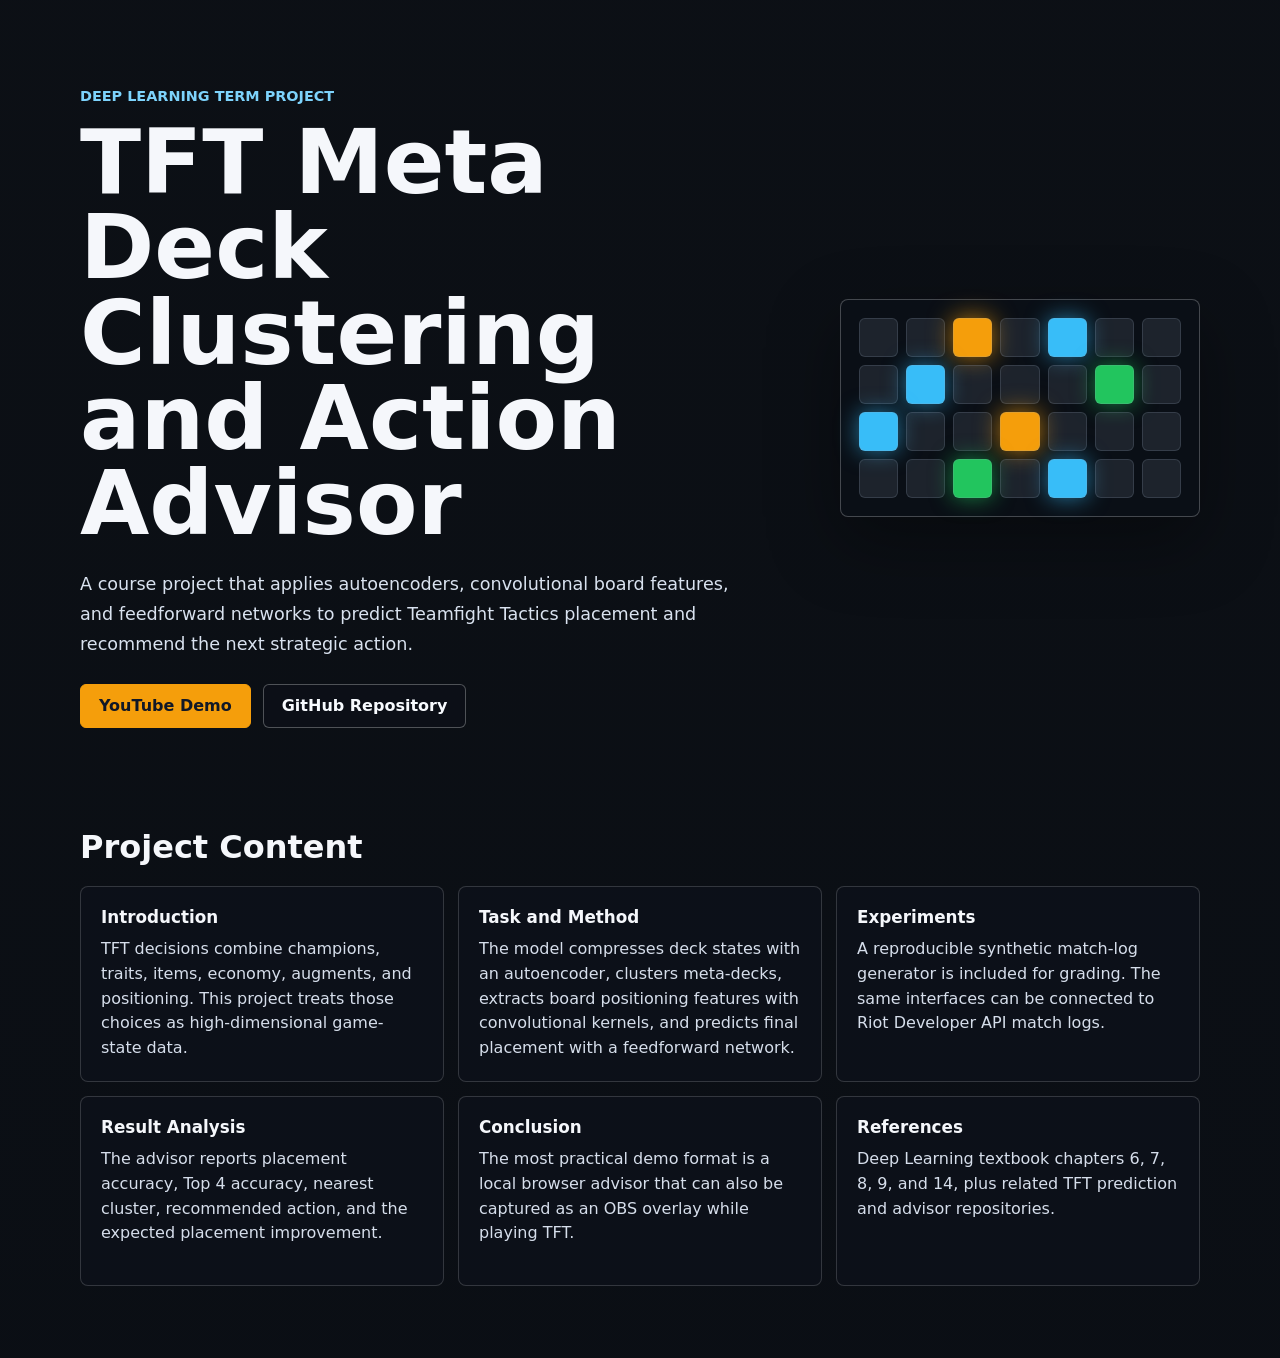
==== index.html @ 0def0508 "Add TFT deep learning advisor project" ====
<!doctype html>
<html lang="en">
  <head>
    <meta charset="utf-8" />
    <meta name="viewport" content="width=device-width, initial-scale=1" />
    <title>TFT Meta Deck Advisor</title>
    <link rel="stylesheet" href="styles.css" />
  </head>
  <body>
    <main>
      <section class="hero">
        <div class="hero-copy">
          <p class="eyebrow">Deep Learning Term Project</p>
          <h1>TFT Meta Deck Clustering and Action Advisor</h1>
          <p>
            A course project that applies autoencoders, convolutional board
            features, and feedforward networks to predict Teamfight Tactics
            placement and recommend the next strategic action.
          </p>
          <div class="links">
            <a href="https://youtu.be/YOUR_VIDEO_ID">YouTube Demo</a>
            <a href="https://github.com/HISCHAN12/deeplearning">GitHub Repository</a>
          </div>
        </div>
        <div class="board" aria-label="TFT board visualization">
          <span></span><span></span><span class="unit carry"></span><span></span><span class="unit"></span><span></span><span></span>
          <span></span><span class="unit"></span><span></span><span></span><span></span><span class="unit tank"></span><span></span>
          <span class="unit"></span><span></span><span></span><span class="unit carry"></span><span></span><span></span><span></span>
          <span></span><span></span><span class="unit tank"></span><span></span><span class="unit"></span><span></span><span></span>
        </div>
      </section>

      <section class="content">
        <h2>Project Content</h2>
        <div class="grid">
          <article>
            <h3>Introduction</h3>
            <p>
              TFT decisions combine champions, traits, items, economy, augments,
              and positioning. This project treats those choices as high-dimensional
              game-state data.
            </p>
          </article>
          <article>
            <h3>Task and Method</h3>
            <p>
              The model compresses deck states with an autoencoder, clusters
              meta-decks, extracts board positioning features with convolutional
              kernels, and predicts final placement with a feedforward network.
            </p>
          </article>
          <article>
            <h3>Experiments</h3>
            <p>
              A reproducible synthetic match-log generator is included for grading.
              The same interfaces can be connected to Riot Developer API match logs.
            </p>
          </article>
          <article>
            <h3>Result Analysis</h3>
            <p>
              The advisor reports placement accuracy, Top 4 accuracy, nearest
              cluster, recommended action, and the expected placement improvement.
            </p>
          </article>
          <article>
            <h3>Conclusion</h3>
            <p>
              The most practical demo format is a local browser advisor that can
              also be captured as an OBS overlay while playing TFT.
            </p>
          </article>
          <article>
            <h3>References</h3>
            <p>
              Deep Learning textbook chapters 6, 7, 8, 9, and 14, plus related
              TFT prediction and advisor repositories.
            </p>
          </article>
        </div>
      </section>
    </main>
  </body>
</html>
---- styles.css ----
:root {
  color-scheme: dark;
  font-family: Inter, ui-sans-serif, system-ui, -apple-system, BlinkMacSystemFont, "Segoe UI", sans-serif;
  background: #101318;
  color: #f5f7fb;
}

* {
  box-sizing: border-box;
}

body {
  margin: 0;
  min-height: 100vh;
  background:
    linear-gradient(rgba(10, 14, 20, 0.68), rgba(10, 14, 20, 0.9)),
    url("https://images.unsplash.com/photo-1511512578047-dfb367046420?auto=format&fit=crop&w=1800&q=80") center / cover fixed;
}

main {
  width: min(1120px, calc(100% - 32px));
  margin: 0 auto;
}

.hero {
  min-height: 88vh;
  display: grid;
  grid-template-columns: minmax(0, 1fr) 360px;
  gap: 48px;
  align-items: center;
  padding: 64px 0 40px;
}

.eyebrow {
  margin: 0 0 16px;
  color: #7dd3fc;
  font-size: 0.9rem;
  font-weight: 700;
  text-transform: uppercase;
  letter-spacing: 0;
}

h1 {
  max-width: 760px;
  margin: 0;
  font-size: clamp(2.8rem, 7vw, 5.8rem);
  line-height: 0.95;
  letter-spacing: 0;
}

.hero-copy > p:not(.eyebrow) {
  max-width: 680px;
  margin: 24px 0;
  color: #d9e2ef;
  font-size: 1.1rem;
  line-height: 1.7;
}

.links {
  display: flex;
  flex-wrap: wrap;
  gap: 12px;
}

.links a {
  min-height: 44px;
  display: inline-flex;
  align-items: center;
  justify-content: center;
  padding: 0 18px;
  border: 1px solid rgba(255, 255, 255, 0.28);
  border-radius: 6px;
  color: #f8fbff;
  text-decoration: none;
  font-weight: 700;
  background: rgba(14, 18, 27, 0.54);
}

.links a:first-child {
  background: #f59e0b;
  border-color: #f59e0b;
  color: #111827;
}

.board {
  display: grid;
  grid-template-columns: repeat(7, 1fr);
  gap: 8px;
  padding: 18px;
  border: 1px solid rgba(255, 255, 255, 0.24);
  border-radius: 8px;
  background: rgba(11, 16, 24, 0.72);
  box-shadow: 0 24px 70px rgba(0, 0, 0, 0.35);
}

.board span {
  aspect-ratio: 1;
  border-radius: 6px;
  background: rgba(148, 163, 184, 0.14);
  border: 1px solid rgba(148, 163, 184, 0.2);
}

.board .unit {
  background: #38bdf8;
  box-shadow: 0 0 22px rgba(56, 189, 248, 0.6);
}

.board .carry {
  background: #f59e0b;
  box-shadow: 0 0 24px rgba(245, 158, 11, 0.72);
}

.board .tank {
  background: #22c55e;
  box-shadow: 0 0 22px rgba(34, 197, 94, 0.62);
}

.content {
  padding: 36px 0 72px;
}

h2 {
  margin: 0 0 20px;
  font-size: 2rem;
}

.grid {
  display: grid;
  grid-template-columns: repeat(3, minmax(0, 1fr));
  gap: 14px;
}

article {
  min-height: 190px;
  padding: 20px;
  border: 1px solid rgba(255, 255, 255, 0.16);
  border-radius: 8px;
  background: rgba(14, 18, 27, 0.76);
}

h3 {
  margin: 0 0 10px;
  font-size: 1.05rem;
}

article p {
  margin: 0;
  color: #d6deeb;
  line-height: 1.55;
}

@media (max-width: 820px) {
  .hero {
    grid-template-columns: 1fr;
    gap: 28px;
    padding-top: 36px;
  }

  .board {
    width: min(100%, 420px);
  }

  .grid {
    grid-template-columns: 1fr;
  }
}
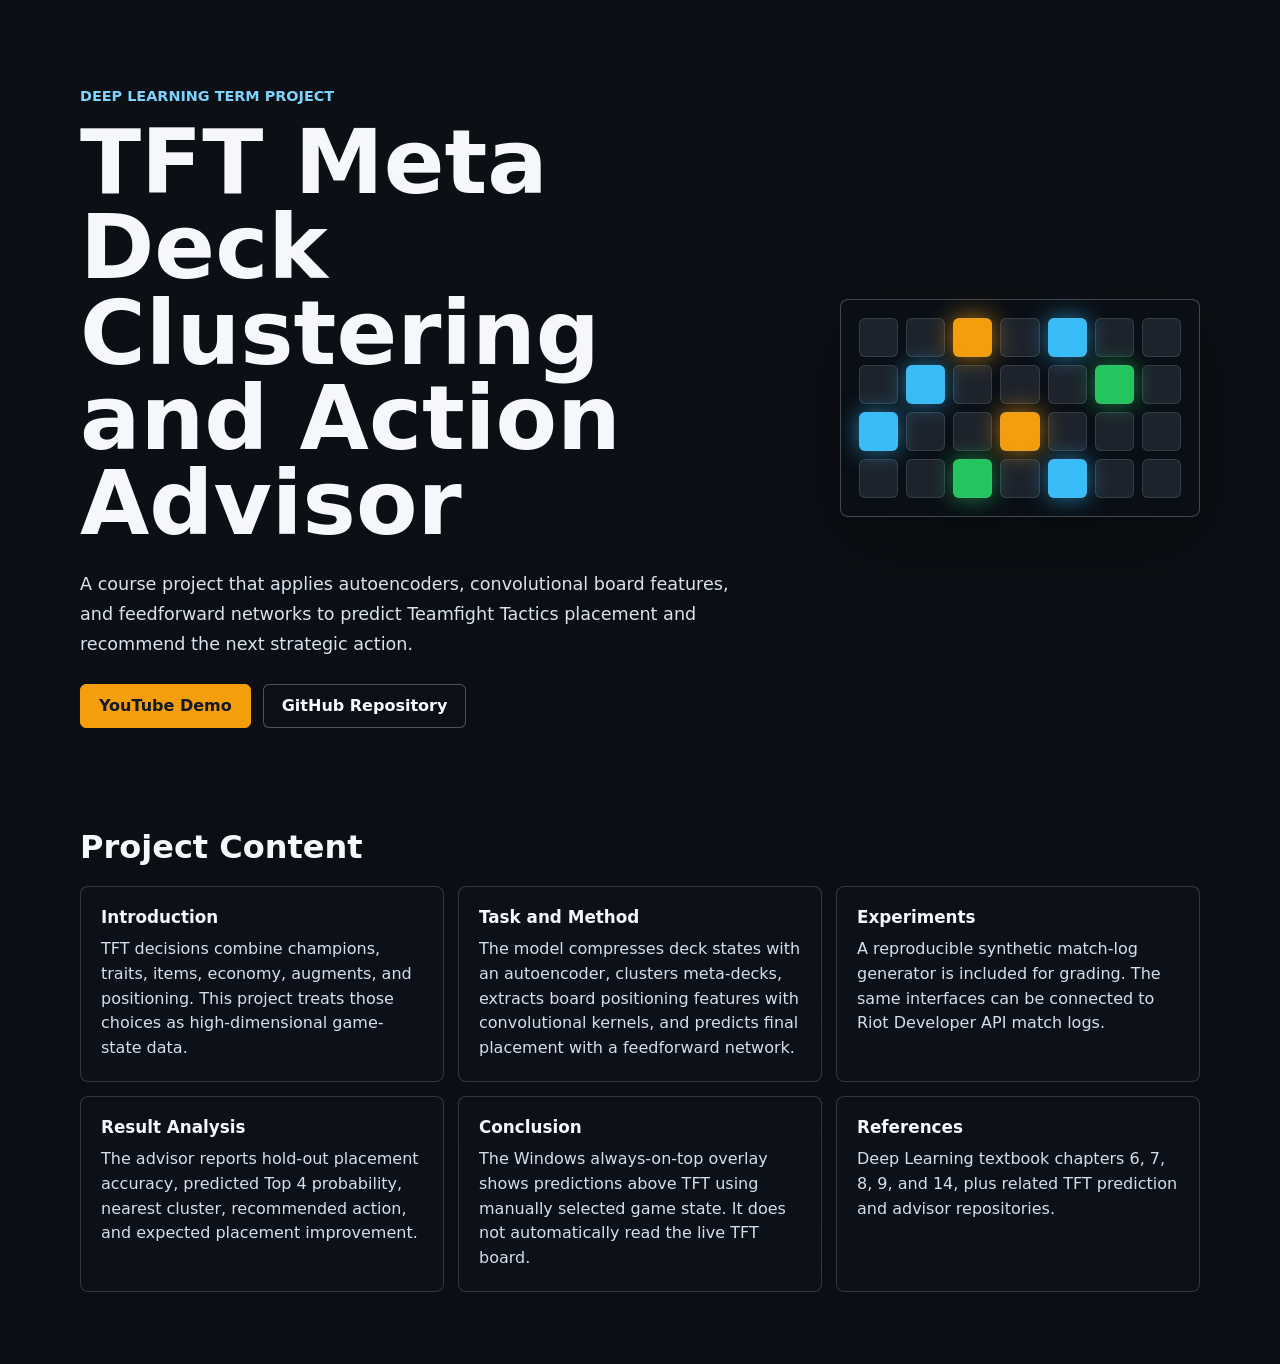
==== commit 45f2538d: "Add manual real-time TFT prediction overlay" ====
--- a/index.html
+++ b/index.html
@@ -59,15 +59,17 @@
           <article>
             <h3>Result Analysis</h3>
             <p>
-              The advisor reports placement accuracy, Top 4 accuracy, nearest
-              cluster, recommended action, and the expected placement improvement.
+              The advisor reports hold-out placement accuracy, predicted Top 4
+              probability, nearest cluster, recommended action, and expected
+              placement improvement.
             </p>
           </article>
           <article>
             <h3>Conclusion</h3>
             <p>
-              The most practical demo format is a local browser advisor that can
-              also be captured as an OBS overlay while playing TFT.
+              The Windows always-on-top overlay shows predictions above TFT using
+              manually selected game state. It does not automatically read the
+              live TFT board.
             </p>
           </article>
           <article>
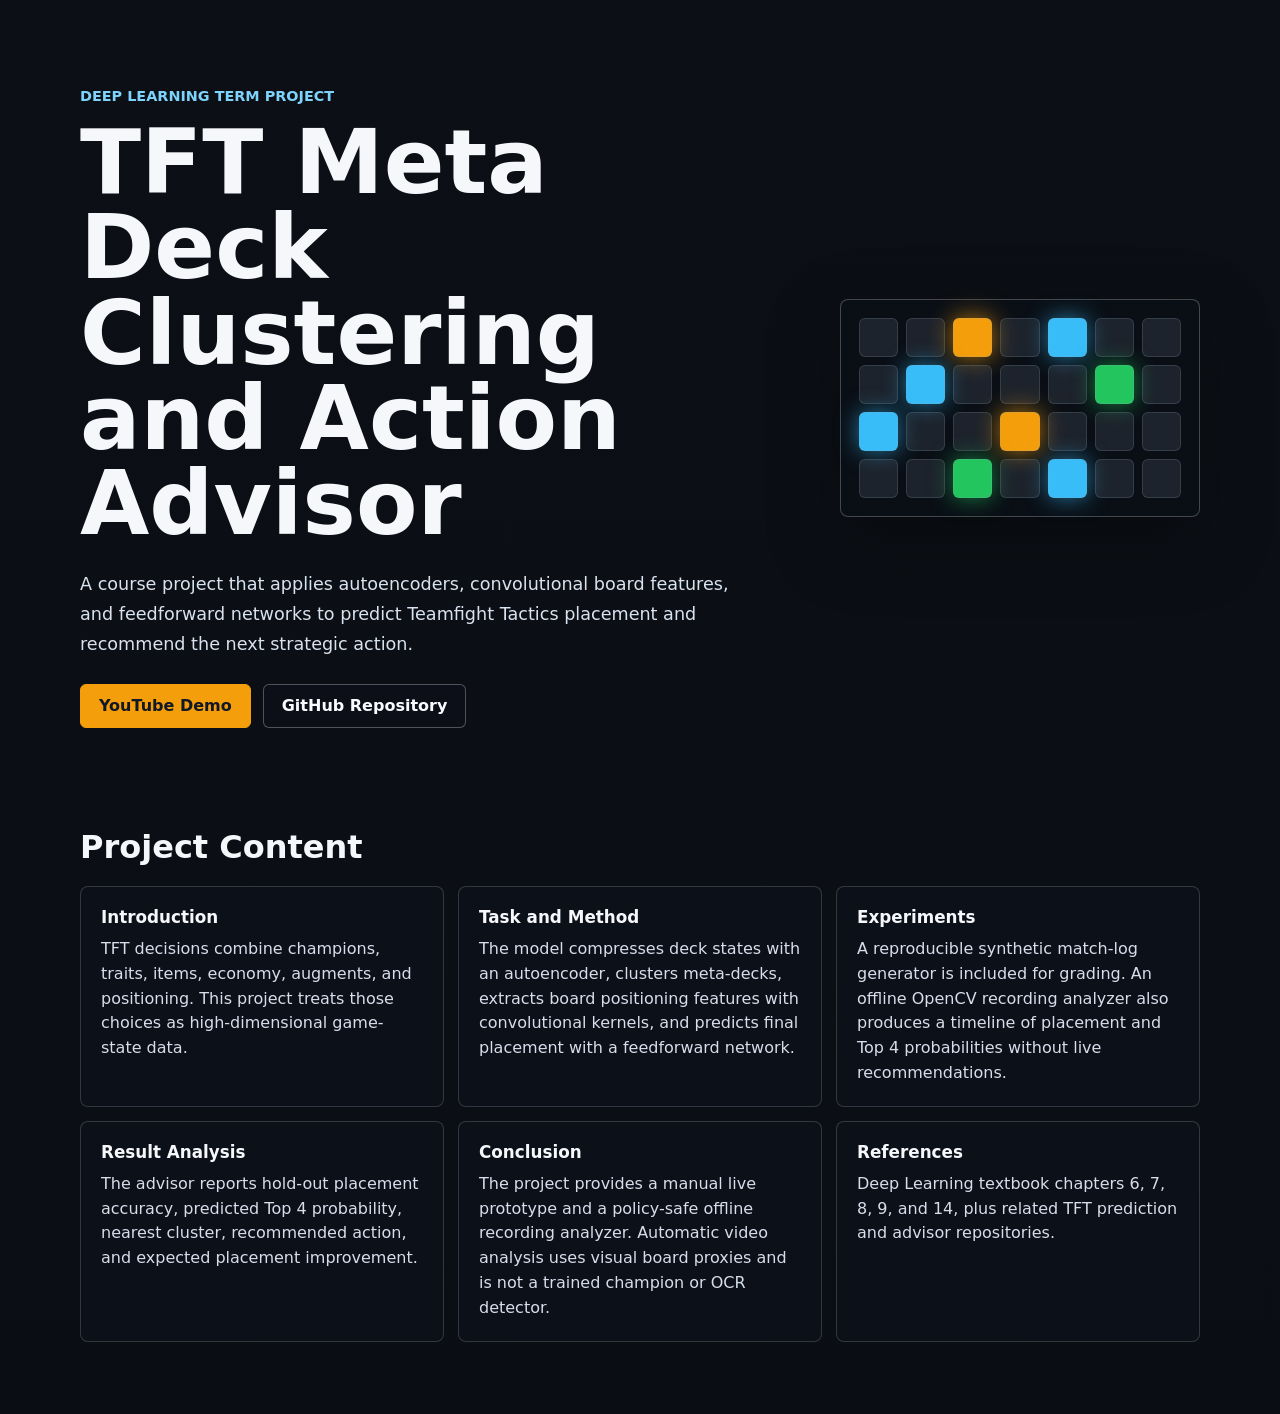
==== commit b73044f7: "Add offline TFT recording analysis" ====
--- a/index.html
+++ b/index.html
@@ -53,7 +53,8 @@
             <h3>Experiments</h3>
             <p>
               A reproducible synthetic match-log generator is included for grading.
-              The same interfaces can be connected to Riot Developer API match logs.
+              An offline OpenCV recording analyzer also produces a timeline of
+              placement and Top 4 probabilities without live recommendations.
             </p>
           </article>
           <article>
@@ -67,9 +68,9 @@
           <article>
             <h3>Conclusion</h3>
             <p>
-              The Windows always-on-top overlay shows predictions above TFT using
-              manually selected game state. It does not automatically read the
-              live TFT board.
+              The project provides a manual live prototype and a policy-safe
+              offline recording analyzer. Automatic video analysis uses visual
+              board proxies and is not a trained champion or OCR detector.
             </p>
           </article>
           <article>
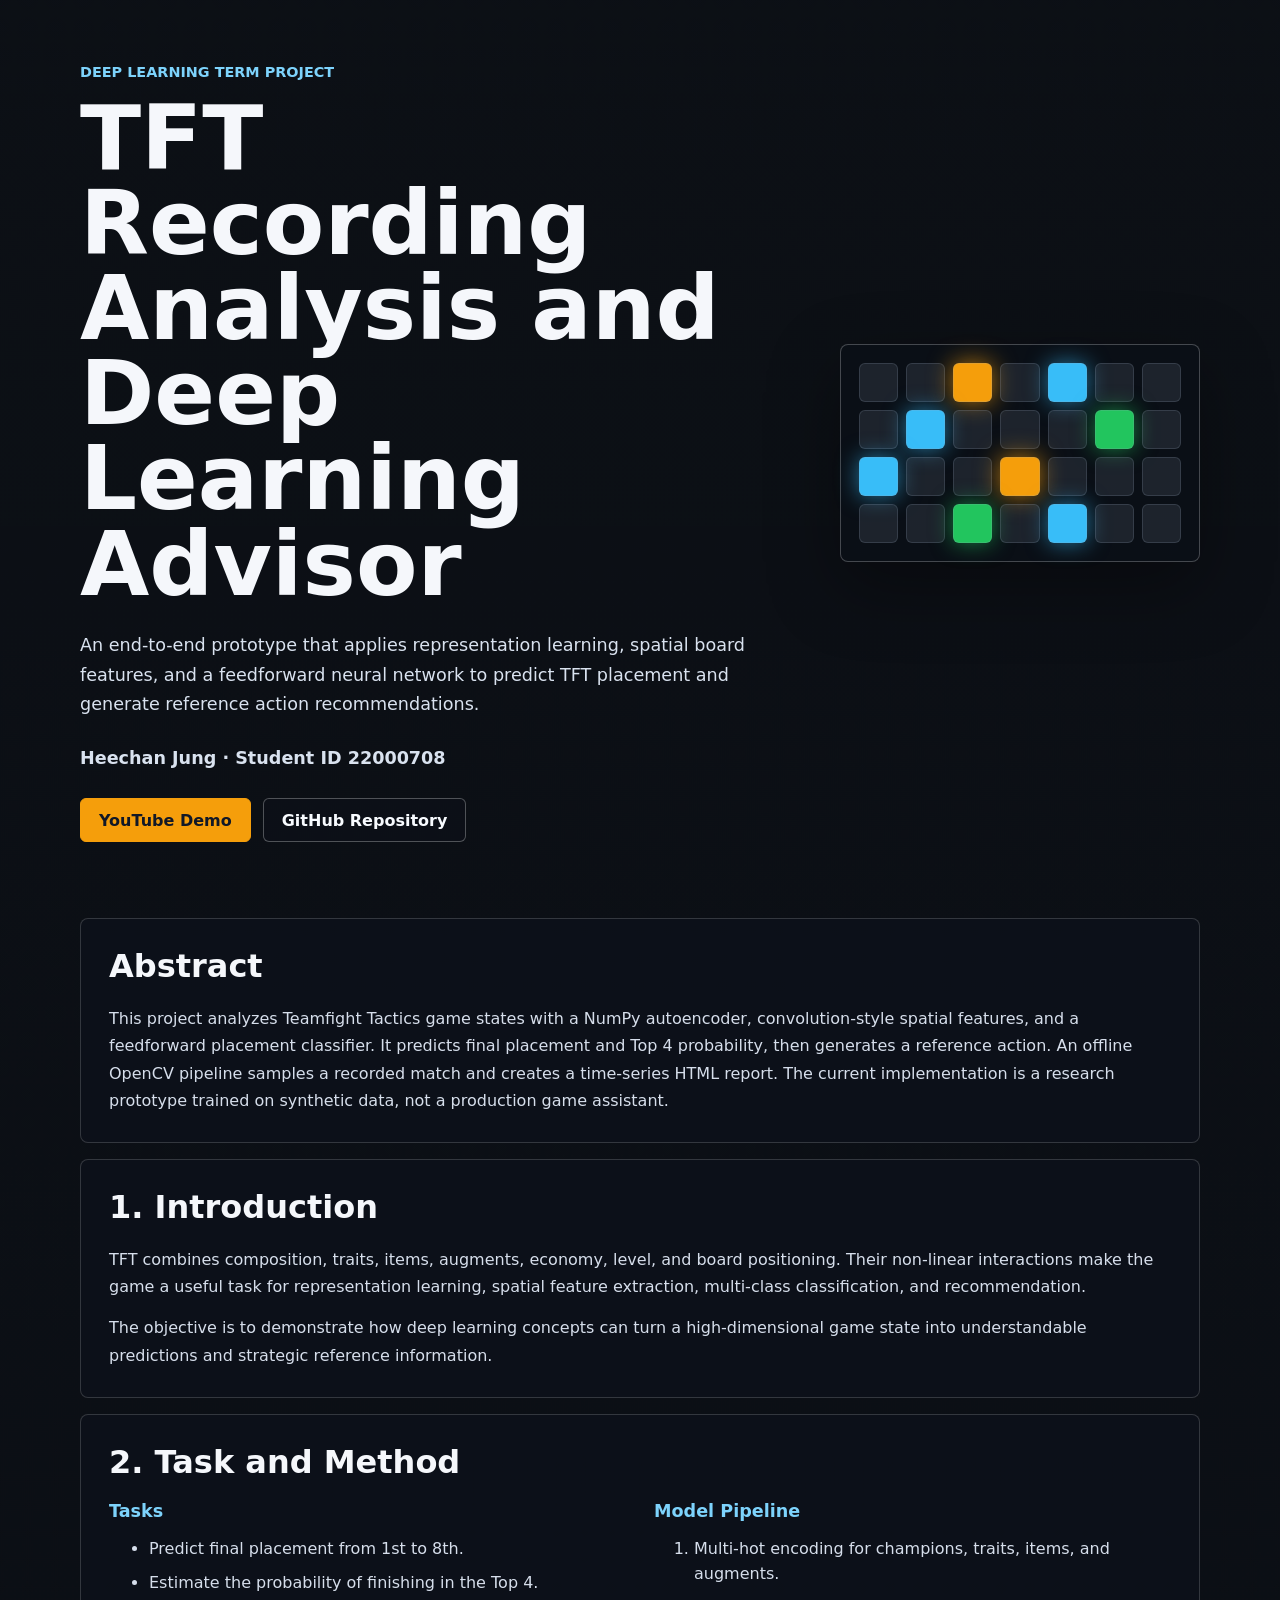
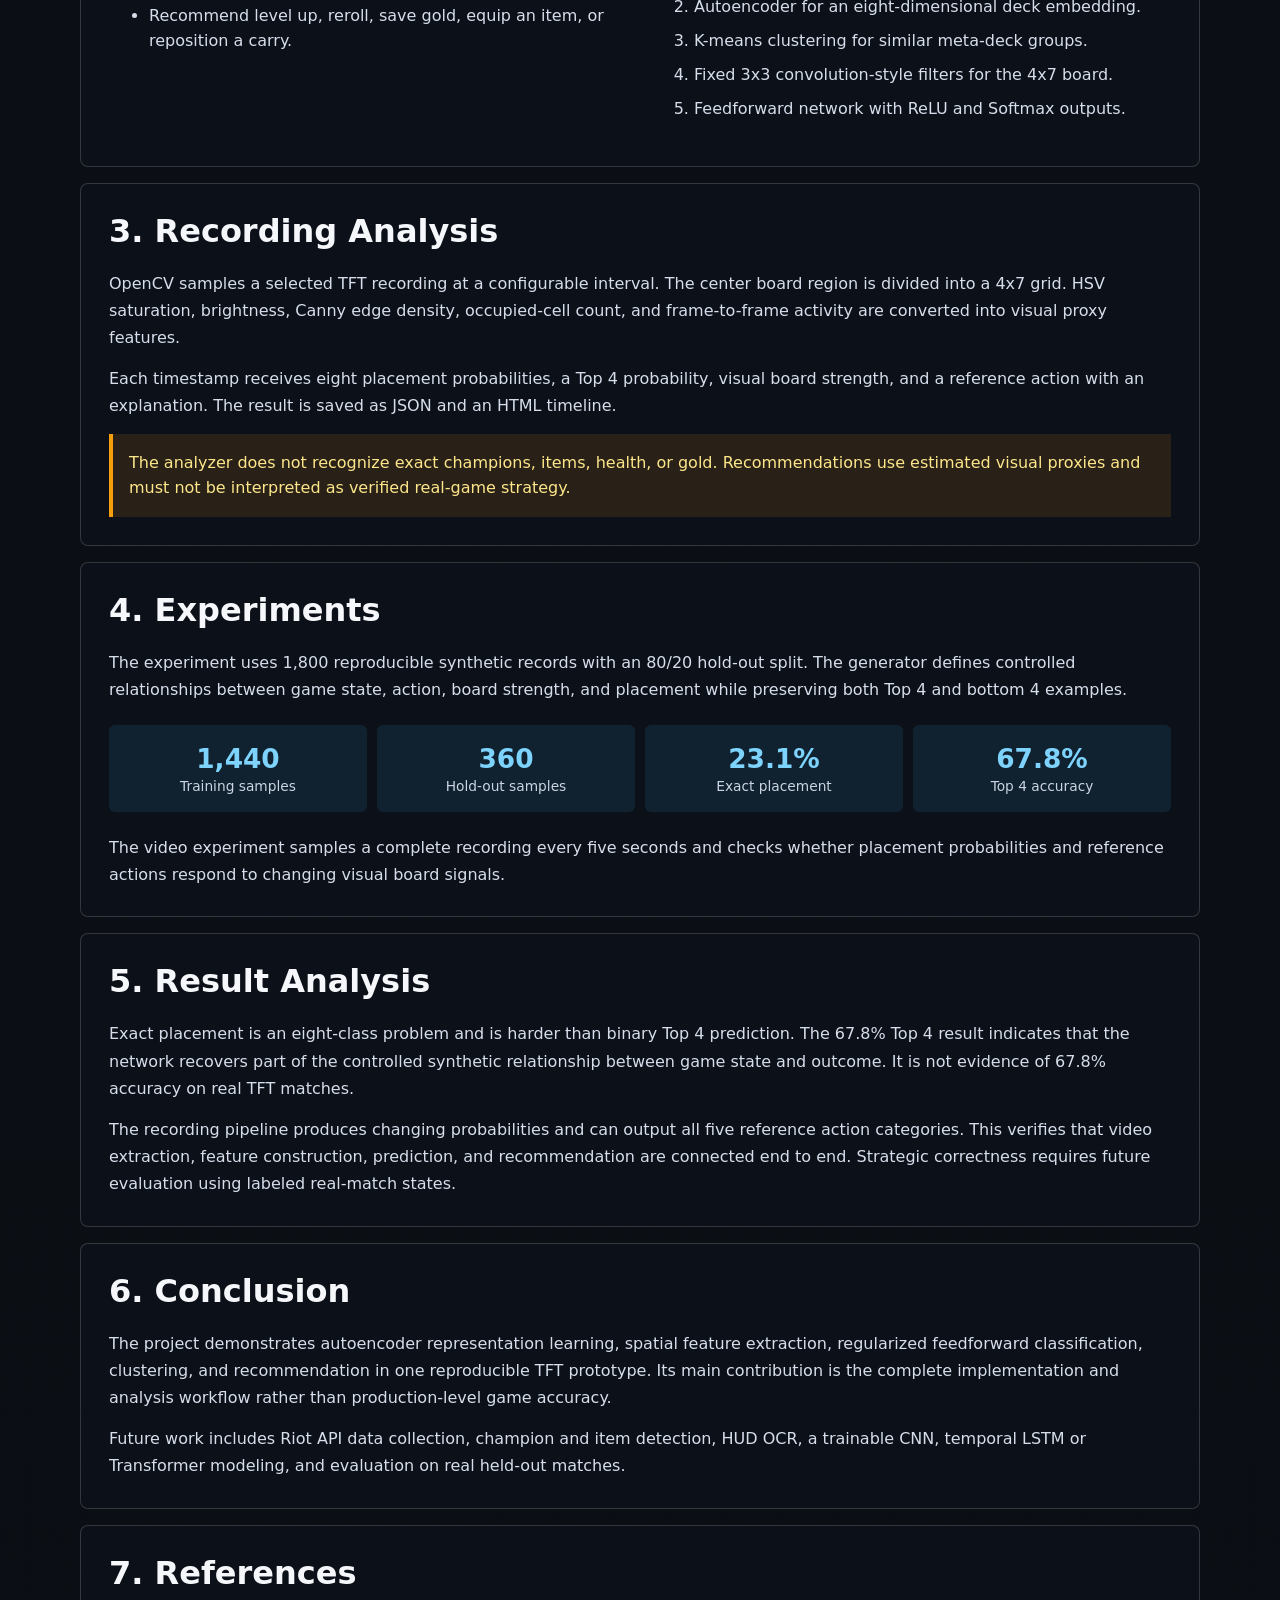
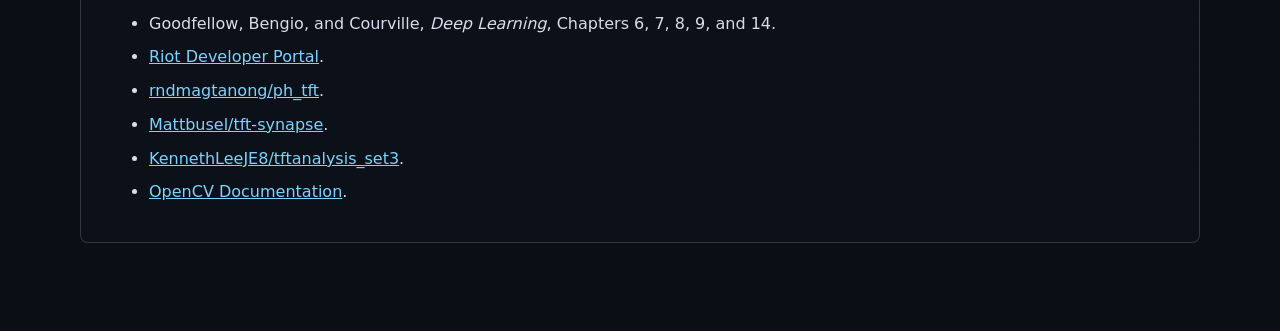
==== commit afa63424: "Expand project submission content" ====
--- a/index.html
+++ b/index.html
@@ -3,7 +3,7 @@
   <head>
     <meta charset="utf-8" />
     <meta name="viewport" content="width=device-width, initial-scale=1" />
-    <title>TFT Meta Deck Advisor</title>
+    <title>TFT Recording Analysis and Deep Learning Advisor</title>
     <link rel="stylesheet" href="styles.css" />
   </head>
   <body>
@@ -11,12 +11,13 @@
       <section class="hero">
         <div class="hero-copy">
           <p class="eyebrow">Deep Learning Term Project</p>
-          <h1>TFT Meta Deck Clustering and Action Advisor</h1>
+          <h1>TFT Recording Analysis and Deep Learning Advisor</h1>
           <p>
-            A course project that applies autoencoders, convolutional board
-            features, and feedforward networks to predict Teamfight Tactics
-            placement and recommend the next strategic action.
+            An end-to-end prototype that applies representation learning,
+            spatial board features, and a feedforward neural network to predict
+            TFT placement and generate reference action recommendations.
           </p>
+          <p class="student">Heechan Jung · Student ID 22000708</p>
           <div class="links">
             <a href="https://youtu.be/YOUR_VIDEO_ID">YouTube Demo</a>
             <a href="https://github.com/HISCHAN12/deeplearning">GitHub Repository</a>
@@ -30,57 +31,145 @@
         </div>
       </section>
 
-      <section class="content">
-        <h2>Project Content</h2>
-        <div class="grid">
-          <article>
-            <h3>Introduction</h3>
-            <p>
-              TFT decisions combine champions, traits, items, economy, augments,
-              and positioning. This project treats those choices as high-dimensional
-              game-state data.
-            </p>
-          </article>
-          <article>
-            <h3>Task and Method</h3>
-            <p>
-              The model compresses deck states with an autoencoder, clusters
-              meta-decks, extracts board positioning features with convolutional
-              kernels, and predicts final placement with a feedforward network.
-            </p>
-          </article>
-          <article>
-            <h3>Experiments</h3>
-            <p>
-              A reproducible synthetic match-log generator is included for grading.
-              An offline OpenCV recording analyzer also produces a timeline of
-              placement and Top 4 probabilities without live recommendations.
-            </p>
-          </article>
-          <article>
-            <h3>Result Analysis</h3>
-            <p>
-              The advisor reports hold-out placement accuracy, predicted Top 4
-              probability, nearest cluster, recommended action, and expected
-              placement improvement.
-            </p>
-          </article>
-          <article>
-            <h3>Conclusion</h3>
-            <p>
-              The project provides a manual live prototype and a policy-safe
-              offline recording analyzer. Automatic video analysis uses visual
-              board proxies and is not a trained champion or OCR detector.
-            </p>
-          </article>
-          <article>
-            <h3>References</h3>
-            <p>
-              Deep Learning textbook chapters 6, 7, 8, 9, and 14, plus related
-              TFT prediction and advisor repositories.
-            </p>
-          </article>
-        </div>
+      <section class="paper">
+        <article>
+          <h2>Abstract</h2>
+          <p>
+            This project analyzes Teamfight Tactics game states with a NumPy
+            autoencoder, convolution-style spatial features, and a feedforward
+            placement classifier. It predicts final placement and Top 4
+            probability, then generates a reference action. An offline OpenCV
+            pipeline samples a recorded match and creates a time-series HTML
+            report. The current implementation is a research prototype trained
+            on synthetic data, not a production game assistant.
+          </p>
+        </article>
+
+        <article>
+          <h2>1. Introduction</h2>
+          <p>
+            TFT combines composition, traits, items, augments, economy, level,
+            and board positioning. Their non-linear interactions make the game
+            a useful task for representation learning, spatial feature
+            extraction, multi-class classification, and recommendation.
+          </p>
+          <p>
+            The objective is to demonstrate how deep learning concepts can turn
+            a high-dimensional game state into understandable predictions and
+            strategic reference information.
+          </p>
+        </article>
+
+        <article>
+          <h2>2. Task and Method</h2>
+          <div class="columns">
+            <div>
+              <h3>Tasks</h3>
+              <ul>
+                <li>Predict final placement from 1st to 8th.</li>
+                <li>Estimate the probability of finishing in the Top 4.</li>
+                <li>Recommend level up, reroll, save gold, equip an item, or reposition a carry.</li>
+              </ul>
+            </div>
+            <div>
+              <h3>Model Pipeline</h3>
+              <ol>
+                <li>Multi-hot encoding for champions, traits, items, and augments.</li>
+                <li>Autoencoder for an eight-dimensional deck embedding.</li>
+                <li>K-means clustering for similar meta-deck groups.</li>
+                <li>Fixed 3x3 convolution-style filters for the 4x7 board.</li>
+                <li>Feedforward network with ReLU and Softmax outputs.</li>
+              </ol>
+            </div>
+          </div>
+        </article>
+
+        <article>
+          <h2>3. Recording Analysis</h2>
+          <p>
+            OpenCV samples a selected TFT recording at a configurable interval.
+            The center board region is divided into a 4x7 grid. HSV saturation,
+            brightness, Canny edge density, occupied-cell count, and
+            frame-to-frame activity are converted into visual proxy features.
+          </p>
+          <p>
+            Each timestamp receives eight placement probabilities, a Top 4
+            probability, visual board strength, and a reference action with an
+            explanation. The result is saved as JSON and an HTML timeline.
+          </p>
+          <div class="notice">
+            The analyzer does not recognize exact champions, items, health, or
+            gold. Recommendations use estimated visual proxies and must not be
+            interpreted as verified real-game strategy.
+          </div>
+        </article>
+
+        <article>
+          <h2>4. Experiments</h2>
+          <p>
+            The experiment uses 1,800 reproducible synthetic records with an
+            80/20 hold-out split. The generator defines controlled relationships
+            between game state, action, board strength, and placement while
+            preserving both Top 4 and bottom 4 examples.
+          </p>
+          <div class="metrics">
+            <div><strong>1,440</strong><span>Training samples</span></div>
+            <div><strong>360</strong><span>Hold-out samples</span></div>
+            <div><strong>23.1%</strong><span>Exact placement</span></div>
+            <div><strong>67.8%</strong><span>Top 4 accuracy</span></div>
+          </div>
+          <p>
+            The video experiment samples a complete recording every five
+            seconds and checks whether placement probabilities and reference
+            actions respond to changing visual board signals.
+          </p>
+        </article>
+
+        <article>
+          <h2>5. Result Analysis</h2>
+          <p>
+            Exact placement is an eight-class problem and is harder than binary
+            Top 4 prediction. The 67.8% Top 4 result indicates that the network
+            recovers part of the controlled synthetic relationship between
+            game state and outcome. It is not evidence of 67.8% accuracy on
+            real TFT matches.
+          </p>
+          <p>
+            The recording pipeline produces changing probabilities and can
+            output all five reference action categories. This verifies that
+            video extraction, feature construction, prediction, and
+            recommendation are connected end to end. Strategic correctness
+            requires future evaluation using labeled real-match states.
+          </p>
+        </article>
+
+        <article>
+          <h2>6. Conclusion</h2>
+          <p>
+            The project demonstrates autoencoder representation learning,
+            spatial feature extraction, regularized feedforward classification,
+            clustering, and recommendation in one reproducible TFT prototype.
+            Its main contribution is the complete implementation and analysis
+            workflow rather than production-level game accuracy.
+          </p>
+          <p>
+            Future work includes Riot API data collection, champion and item
+            detection, HUD OCR, a trainable CNN, temporal LSTM or Transformer
+            modeling, and evaluation on real held-out matches.
+          </p>
+        </article>
+
+        <article>
+          <h2>7. References</h2>
+          <ul class="references">
+            <li>Goodfellow, Bengio, and Courville, <em>Deep Learning</em>, Chapters 6, 7, 8, 9, and 14.</li>
+            <li><a href="https://developer.riotgames.com/">Riot Developer Portal</a>.</li>
+            <li><a href="https://github.com/rndmagtanong/ph_tft">rndmagtanong/ph_tft</a>.</li>
+            <li><a href="https://github.com/Mattbusel/tft-synapse">Mattbusel/tft-synapse</a>.</li>
+            <li><a href="https://github.com/KennethLeeJE8/tftanalysis_set3">KennethLeeJE8/tftanalysis_set3</a>.</li>
+            <li><a href="https://docs.opencv.org/">OpenCV Documentation</a>.</li>
+          </ul>
+        </article>
       </section>
     </main>
   </body>
--- a/styles.css
+++ b/styles.css
@@ -54,6 +54,12 @@
   color: #d9e2ef;
   font-size: 1.1rem;
   line-height: 1.7;
+}
+
+.hero-copy .student {
+  margin-top: -10px;
+  color: #7dd3fc;
+  font-weight: 700;
 }
 
 .links {
@@ -115,7 +121,7 @@
   box-shadow: 0 0 22px rgba(34, 197, 94, 0.62);
 }
 
-.content {
+.paper {
   padding: 36px 0 72px;
 }
 
@@ -124,29 +130,86 @@
   font-size: 2rem;
 }
 
-.grid {
-  display: grid;
-  grid-template-columns: repeat(3, minmax(0, 1fr));
-  gap: 14px;
-}
-
 article {
-  min-height: 190px;
-  padding: 20px;
+  padding: 28px;
+  margin-bottom: 16px;
   border: 1px solid rgba(255, 255, 255, 0.16);
   border-radius: 8px;
   background: rgba(14, 18, 27, 0.76);
 }
 
 h3 {
-  margin: 0 0 10px;
-  font-size: 1.05rem;
+  margin: 0 0 12px;
+  color: #7dd3fc;
+  font-size: 1.1rem;
 }
 
 article p {
-  margin: 0;
+  margin: 0 0 14px;
+  color: #d6deeb;
+  line-height: 1.7;
+}
+
+article p:last-child {
+  margin-bottom: 0;
+}
+
+article li {
+  margin-bottom: 9px;
   color: #d6deeb;
   line-height: 1.55;
+}
+
+article a {
+  color: #7dd3fc;
+}
+
+.columns {
+  display: grid;
+  grid-template-columns: repeat(2, minmax(0, 1fr));
+  gap: 28px;
+}
+
+.notice {
+  padding: 16px;
+  border-left: 4px solid #f59e0b;
+  background: rgba(245, 158, 11, 0.12);
+  color: #fde68a;
+  line-height: 1.6;
+}
+
+.metrics {
+  display: grid;
+  grid-template-columns: repeat(4, minmax(0, 1fr));
+  gap: 10px;
+  margin: 22px 0;
+}
+
+.metrics div {
+  padding: 18px 12px;
+  border-radius: 6px;
+  background: rgba(56, 189, 248, 0.1);
+  text-align: center;
+}
+
+.metrics strong,
+.metrics span {
+  display: block;
+}
+
+.metrics strong {
+  color: #7dd3fc;
+  font-size: 1.65rem;
+}
+
+.metrics span {
+  margin-top: 4px;
+  color: #cbd5e1;
+  font-size: 0.86rem;
+}
+
+.references {
+  margin-bottom: 0;
 }
 
 @media (max-width: 820px) {
@@ -160,7 +223,8 @@
     width: min(100%, 420px);
   }
 
-  .grid {
+  .columns,
+  .metrics {
     grid-template-columns: 1fr;
   }
 }
